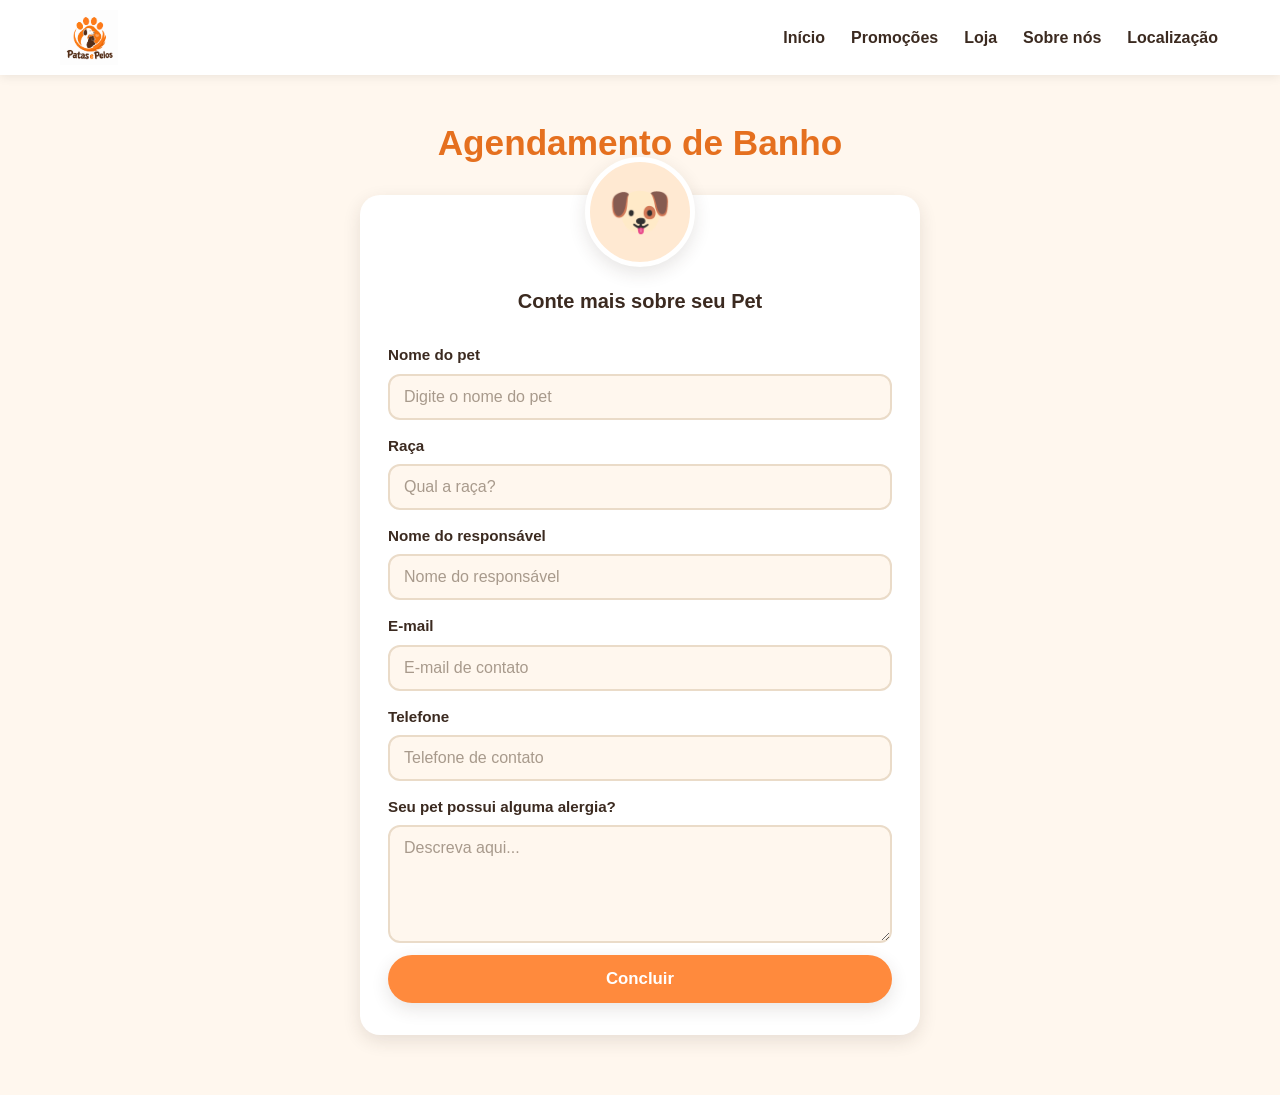
==== pelos/agendamento.html @ f426c660 "123" ====
<!DOCTYPE html>
<html lang="pt-BR">
<head>
    <meta charset="UTF-8">
    <meta name="viewport" content="width=device-width, initial-scale=1.0">
    <title>Agendamento de Banho | Patas e Pelos</title>
    <link rel="stylesheet" href="banho.css">
</head>

<body>

    <header class="header">
        <nav class="nav">
            <a href="../html/index.html" class="logo">
                <img src="Logo Patas e Pelos em Laranja e Marrom.png" alt="Logo Patas e Pelos">
            </a>

            <ul>
                <li><a href="index.html">Início</a></li>
                <li><a href="index.html#promocoes">Promoções</a></li>
                <li><a href="index.html#loja">Loja</a></li>
                <li><a href="index.html#Sobre">Sobre nós</a></li>
                <li><a href="index.html#localizacao">Localização</a></li>
            </ul>
        </nav>
    </header>

    <h1>Agendamento de Banho</h1>

    <section class="Card">
        <div class="img"></div>

        <p>Conte mais sobre seu Pet</p>

        <form id="formAgendamento">

            <label for="nomePet">Nome do pet</label>
            <input type="text" id="nomePet" name="nomePet" placeholder="Digite o nome do pet" required>

            <label for="raca">Raça</label>
            <input type="text" id="raca" name="raca" placeholder="Qual a raça?" required>

            <label for="responsavel">Nome do responsável</label>
            <input type="text" id="responsavel" name="responsavel" placeholder="Nome do responsável" required>

            <label for="email">E-mail</label>
            <input type="email" id="email" name="email" placeholder="E-mail de contato" required>

            <label for="telefone">Telefone</label>
            <input type="tel" id="telefone" name="telefone" placeholder="Telefone de contato" required>

            <label for="alergia">Seu pet possui alguma alergia?</label>
            <textarea
                name="alergia"
                id="alergia"
                placeholder="Descreva aqui..."
                rows="5"></textarea>

            <div class="btn">
                <button type="submit">Concluir</button>
            </div>

        </form>
    </section>

    <div class="popup" id="popup">
        <div class="popup-conteudo">
            <h2>Agendamento concluído!</h2>
            <p>Agendamento concluído com sucesso. Confira seu e-mail.</p>
        </div>
    </div>

    <script>
        const form = document.getElementById("formAgendamento");
        const popup = document.getElementById("popup");

        form.addEventListener("submit", function (evento) {
            evento.preventDefault(); // evita recarregar a página

            popup.style.display = "flex";

            setTimeout(function () {
                popup.style.display = "none";
                form.reset();
            }, 3000);
        });
    </script>

</body>
</html>
---- pelos/banho.css ----
:root {
    --laranja: #ff8a3d;
    --laranja-escuro: #e5701f;
    --marrom: #3b2a20;
    --creme: #fff7ee;
    --bege: #ffe9d2;
    --verde: #2bb5a0;
    --cinza: #6b6b6b;
    --sombra: 0 6px 18px rgba(59, 42, 32, 0.12);
    --raio: 16px;
}

* { margin: 0; padding: 0; box-sizing: border-box; }

body {
    font-family: "Segoe UI", Tahoma, Arial, sans-serif;
    color: var(--marrom);
    background: var(--creme);
    line-height: 1.6;
    min-height: 100vh;
}

img { max-width: 100%; display: block; }
a { text-decoration: none; color: inherit; }
ul { list-style: none; }

/* ===== Header ===== */
.header {
    position: sticky;
    top: 0;
    z-index: 100;
    background: #fff;
    box-shadow: 0 2px 10px rgba(0, 0, 0, 0.08);
}

.nav {
    max-width: 1200px;
    margin: 0 auto;
    padding: 10px 20px;
    display: flex;
    align-items: center;
    justify-content: space-between;
    gap: 20px;
    flex-wrap: wrap;
}

.logo img { height: 55px; width: auto; }

.nav ul { display: flex; gap: 22px; flex-wrap: wrap; }

.nav ul a {
    font-weight: 600;
    padding: 6px 2px;
    border-bottom: 2px solid transparent;
    transition: color .2s, border-color .2s;
}

.nav ul a:hover {
    color: var(--laranja-escuro);
    border-color: var(--laranja);
}

/* ===== Título ===== */
h1 {
    text-align: center;
    font-size: 2.2rem;
    color: var(--laranja-escuro);
    margin: 40px 20px 24px;
}

/* ===== Card do formulário ===== */
.Card {
    width: calc(100% - 40px);
    max-width: 560px;
    margin: 0 auto 60px;
    padding: 32px 28px;
    background: #fff;
    border-radius: 20px;
    box-shadow: var(--sombra);
    display: flex;
    flex-direction: column;
    gap: 18px;
}

/* Espaço da foto/ícone do pet (div vazia no HTML) */
.img {
    width: 110px;
    height: 110px;
    margin: -70px auto 0;
    background: var(--bege);
    border: 5px solid #fff;
    border-radius: 50%;
    box-shadow: var(--sombra);
    display: flex;
    align-items: center;
    justify-content: center;
    overflow: hidden;
}

.img::before { content: "🐶"; font-size: 3.2rem; }
.img img { width: 100%; height: 100%; object-fit: cover; }

.Card > p {
    text-align: center;
    font-size: 1.25rem;
    font-weight: 700;
}

/* ===== Formulários ===== */
form {
    display: flex;
    flex-direction: column;
    gap: 6px;
}

form p {
    font-weight: 600;
    margin-bottom: 4px;
}

label {
    font-weight: 600;
    font-size: .95rem;
    margin-top: 8px;
}

input,
textarea {
    width: 100%;
    padding: 12px 14px;
    border: 2px solid #eadbc8;
    border-radius: 12px;
    background: var(--creme);
    font-family: inherit;
    font-size: 1rem;
    color: var(--marrom);
    transition: border-color .2s, box-shadow .2s;
}

input::placeholder,
textarea::placeholder { color: #a89a8c; }

input:focus,
textarea:focus {
    outline: none;
    border-color: var(--laranja);
    box-shadow: 0 0 0 3px rgba(255, 138, 61, 0.25);
    background: #fff;
}

textarea { resize: vertical; min-height: 110px; }

/* ===== Botão concluir ===== */
.btn { text-align: center; margin-top: 6px; }

.btn button {
    width: 100%;
    padding: 14px;
    border: none;
    border-radius: 50px;
    background: var(--laranja);
    color: #fff;
    font-size: 1.05rem;
    font-weight: 700;
    text-transform: capitalize;
    cursor: pointer;
    box-shadow: var(--sombra);
    transition: background .2s, transform .2s;
}

.btn button:hover { background: var(--laranja-escuro); transform: translateY(-2px); }
.btn button:active { transform: translateY(0); }

/* ===== Popup (o JS troca display none <-> flex) ===== */
.popup {
    display: none;
    position: fixed;
    inset: 0;
    z-index: 1000;
    background: rgba(0, 0, 0, 0.6);
    align-items: center;
    justify-content: center;
    padding: 20px;
    animation: aparecer .3s ease;
}

.popup-conteudo {
    width: 100%;
    max-width: 400px;
    padding: 36px 28px;
    background: #fff;
    border-radius: 20px;
    text-align: center;
    box-shadow: 0 12px 40px rgba(0, 0, 0, 0.3);
    border-top: 6px solid var(--verde);
    animation: subir .35s ease;
}

.popup-conteudo::before {
    content: "✅";
    display: block;
    font-size: 3rem;
    margin-bottom: 8px;
}

.popup-conteudo h2 { color: var(--verde); font-size: 1.5rem; margin-bottom: 10px; }
.popup-conteudo p { color: var(--cinza); }

@keyframes aparecer { from { opacity: 0; } to { opacity: 1; } }
@keyframes subir {
    from { transform: translateY(30px); opacity: 0; }
    to   { transform: translateY(0); opacity: 1; }
}

/* ===== Responsivo ===== */
@media (max-width: 600px) {
    .nav { justify-content: center; }
    .nav ul { justify-content: center; gap: 14px; }
    h1 { font-size: 1.7rem; }
    .Card { padding: 28px 18px; }
}
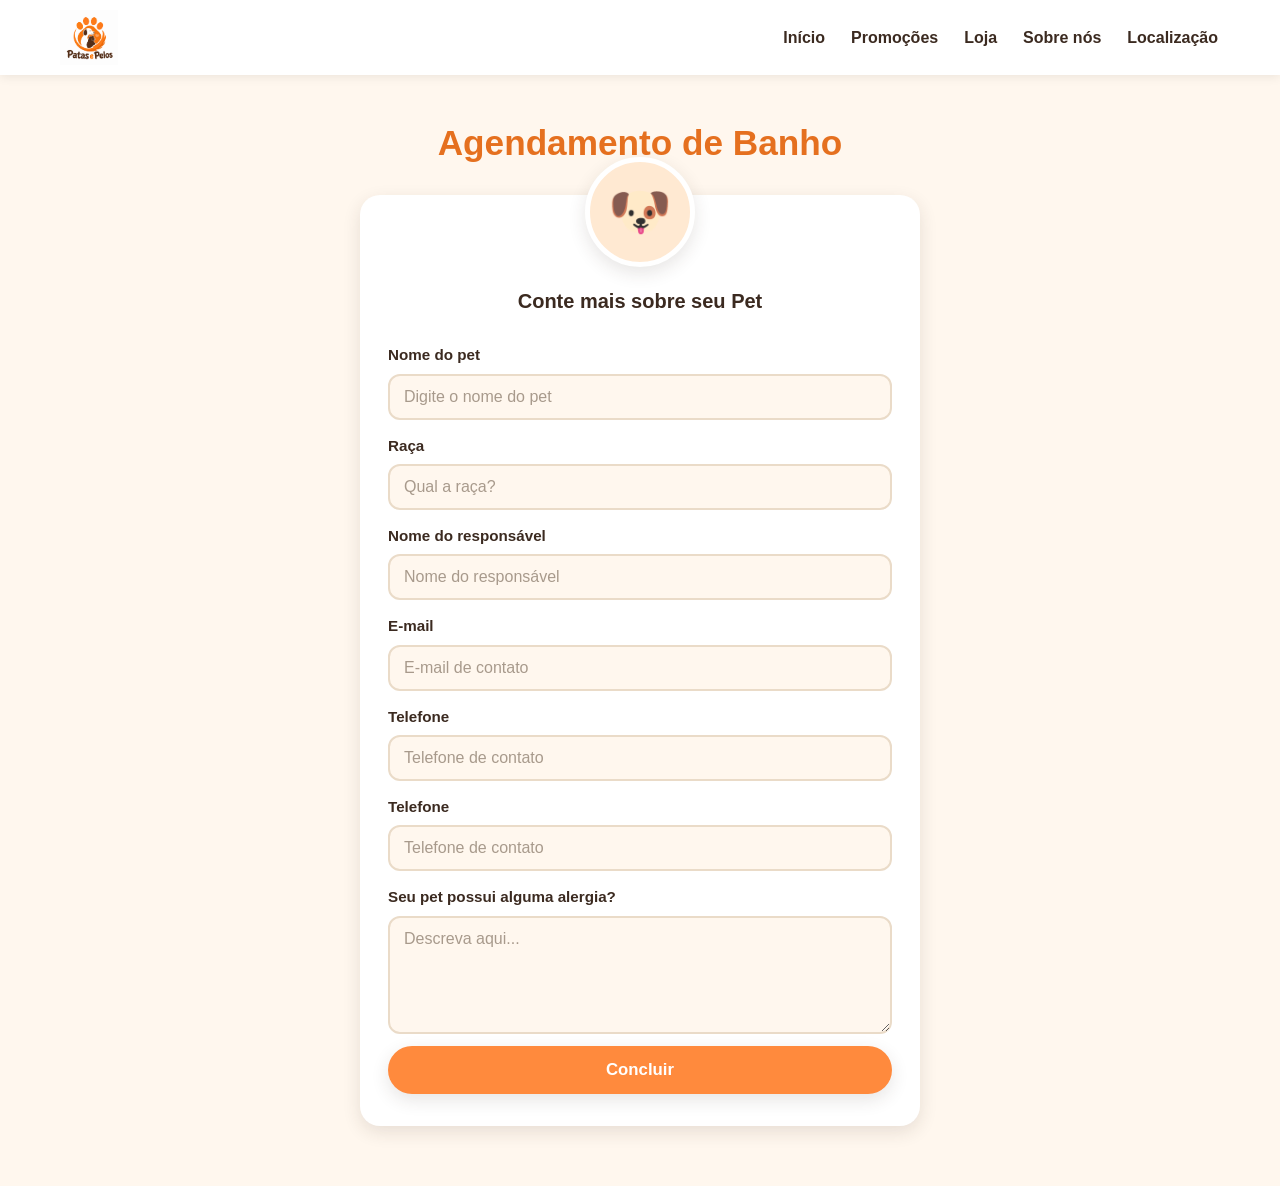
==== commit c9c788b5: "123123" ====
--- a/pelos/agendamento.html
+++ b/pelos/agendamento.html
@@ -11,7 +11,7 @@
 
     <header class="header">
         <nav class="nav">
-            <a href="../html/index.html" class="logo">
+            <a href="index.html" class="logo">
                 <img src="Logo Patas e Pelos em Laranja e Marrom.png" alt="Logo Patas e Pelos">
             </a>
 
@@ -46,6 +46,9 @@
             <label for="email">E-mail</label>
             <input type="email" id="email" name="email" placeholder="E-mail de contato" required>
 
+            <label for="telefone">Telefone</label>
+            <input type="tel" id="telefone" name="telefone" placeholder="Telefone de contato" required>
+            
             <label for="telefone">Telefone</label>
             <input type="tel" id="telefone" name="telefone" placeholder="Telefone de contato" required>
 
@@ -84,6 +87,7 @@
                 form.reset();
             }, 3000);
         });
+
     </script>
 
 </body>
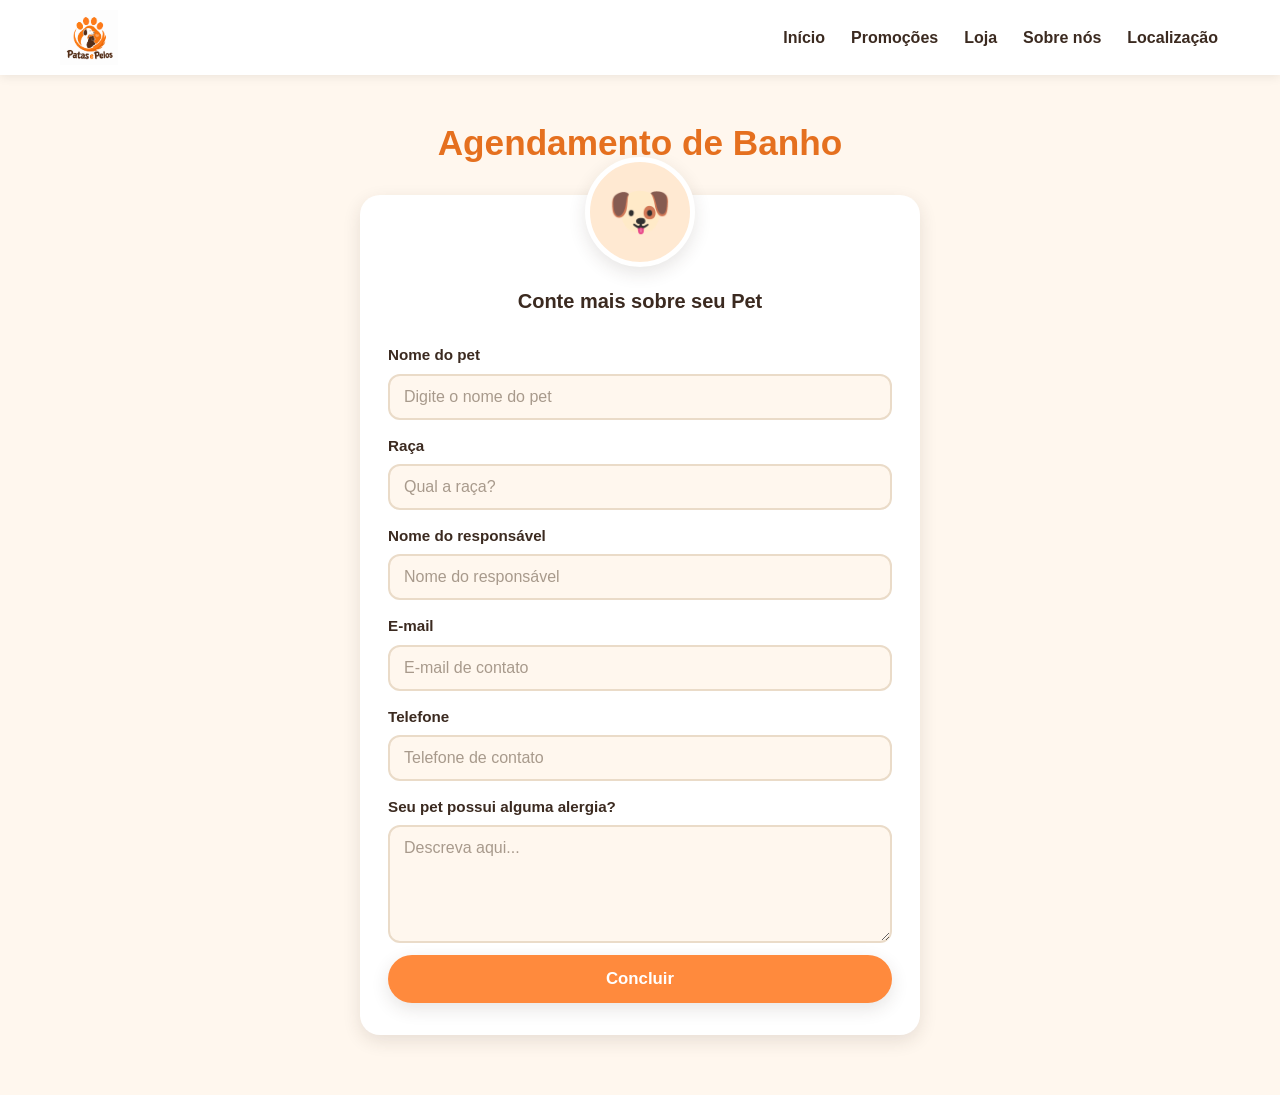
==== commit 0dac869c: "123" ====
--- a/pelos/agendamento.html
+++ b/pelos/agendamento.html
@@ -48,9 +48,6 @@
 
             <label for="telefone">Telefone</label>
             <input type="tel" id="telefone" name="telefone" placeholder="Telefone de contato" required>
-            
-            <label for="telefone">Telefone</label>
-            <input type="tel" id="telefone" name="telefone" placeholder="Telefone de contato" required>
 
             <label for="alergia">Seu pet possui alguma alergia?</label>
             <textarea
